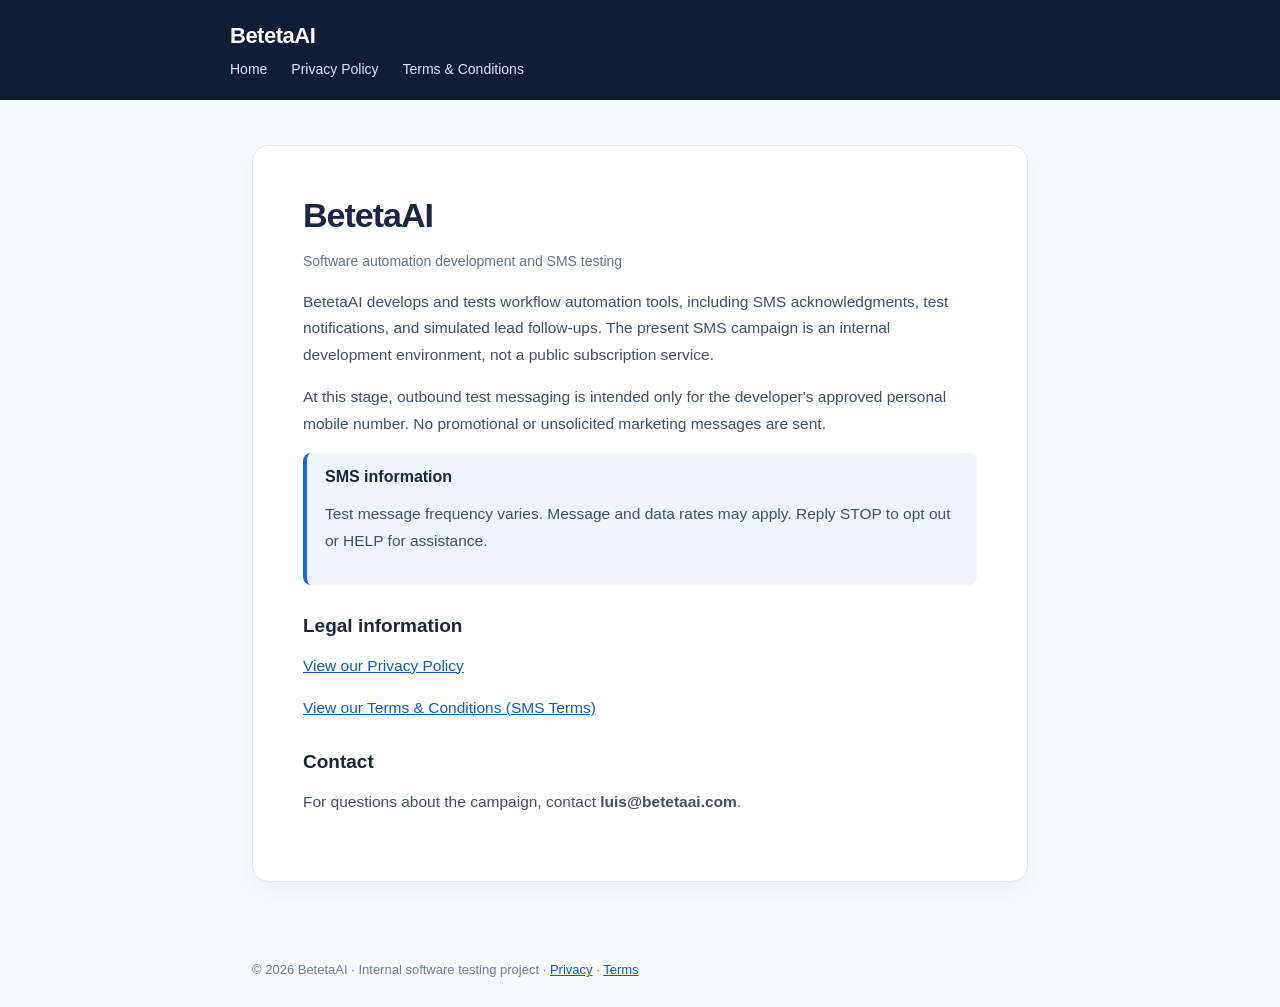
==== index.html @ 951d1f71 "Add files via upload" ====
<!doctype html>
<html lang="en"><head><meta charset="utf-8"><meta name="viewport" content="width=device-width,initial-scale=1"><title>SMS Testing Information | BetetaAI</title><meta name="description" content="BetetaAI internal SMS development and testing policies"><link rel="stylesheet" href="style.css"></head><body><header><a class="logo" href="index.html">BetetaAI</a><nav><a href="index.html">Home</a><a href="privacy.html">Privacy Policy</a><a href="terms.html">Terms &amp; Conditions</a></nav></header><main><article><h1>BetetaAI</h1><p class="muted">Software automation development and SMS testing</p><p>BetetaAI develops and tests workflow automation tools, including SMS acknowledgments, test notifications, and simulated lead follow-ups. The present SMS campaign is an internal development environment, not a public subscription service.</p><p>At this stage, outbound test messaging is intended only for the developer's approved personal mobile number. No promotional or unsolicited marketing messages are sent.</p><div class="callout"><strong>SMS information</strong><p>Test message frequency varies. Message and data rates may apply. Reply STOP to opt out or HELP for assistance.</p></div><h2>Legal information</h2><p><a href="privacy.html">View our Privacy Policy</a></p><p><a href="terms.html">View our Terms &amp; Conditions (SMS Terms)</a></p><h2>Contact</h2><p>For questions about the campaign, contact <strong>luis@betetaai.com</strong>.</p></article></main><footer>© 2026 BetetaAI · Internal software testing project · <a href="privacy.html">Privacy</a> · <a href="terms.html">Terms</a></footer></body></html>
---- style.css ----
:root {color-scheme:light; font-family:Inter,-apple-system,BlinkMacSystemFont,"Segoe UI",sans-serif; color:#1b2640; background:#f8fafc}
*{box-sizing:border-box} body{margin:0} header{background:#101d36;color:white;padding:23px max(22px,calc((100vw - 820px)/2));}
.logo{font-weight:800;font-size:22px;letter-spacing:-.5px;color:white;text-decoration:none} nav{display:flex;gap:24px;flex-wrap:wrap;margin-top:12px} nav a{color:#dce7fb;text-decoration:none;font-size:14px} nav a:hover{text-decoration:underline}
main{max-width:820px;margin:45px auto 80px;padding:0 22px} article{background:white;border:1px solid #e1e7ee;border-radius:16px;padding:clamp(22px,4vw,50px);box-shadow:0 9px 24px #192a480b}
h1{font-size:34px;letter-spacing:-1px;margin:0 0 9px} h2{margin:30px 0 12px;font-size:19px} p,li{color:#40516c;line-height:1.72;font-size:15.5px} ul{padding-left:23px} a{color:#155ac1} small,.muted{color:#65758a;font-size:14px} footer{max-width:820px;margin:0 auto 30px;padding:0 22px;color:#718096;font-size:13px} .callout{background:#eff6ff;border-left:4px solid #2563eb;padding:15px 18px;border-radius:8px} .warning{background:#fff7ed;border:1px solid #fdba74;padding:12px 16px;border-radius:8px}
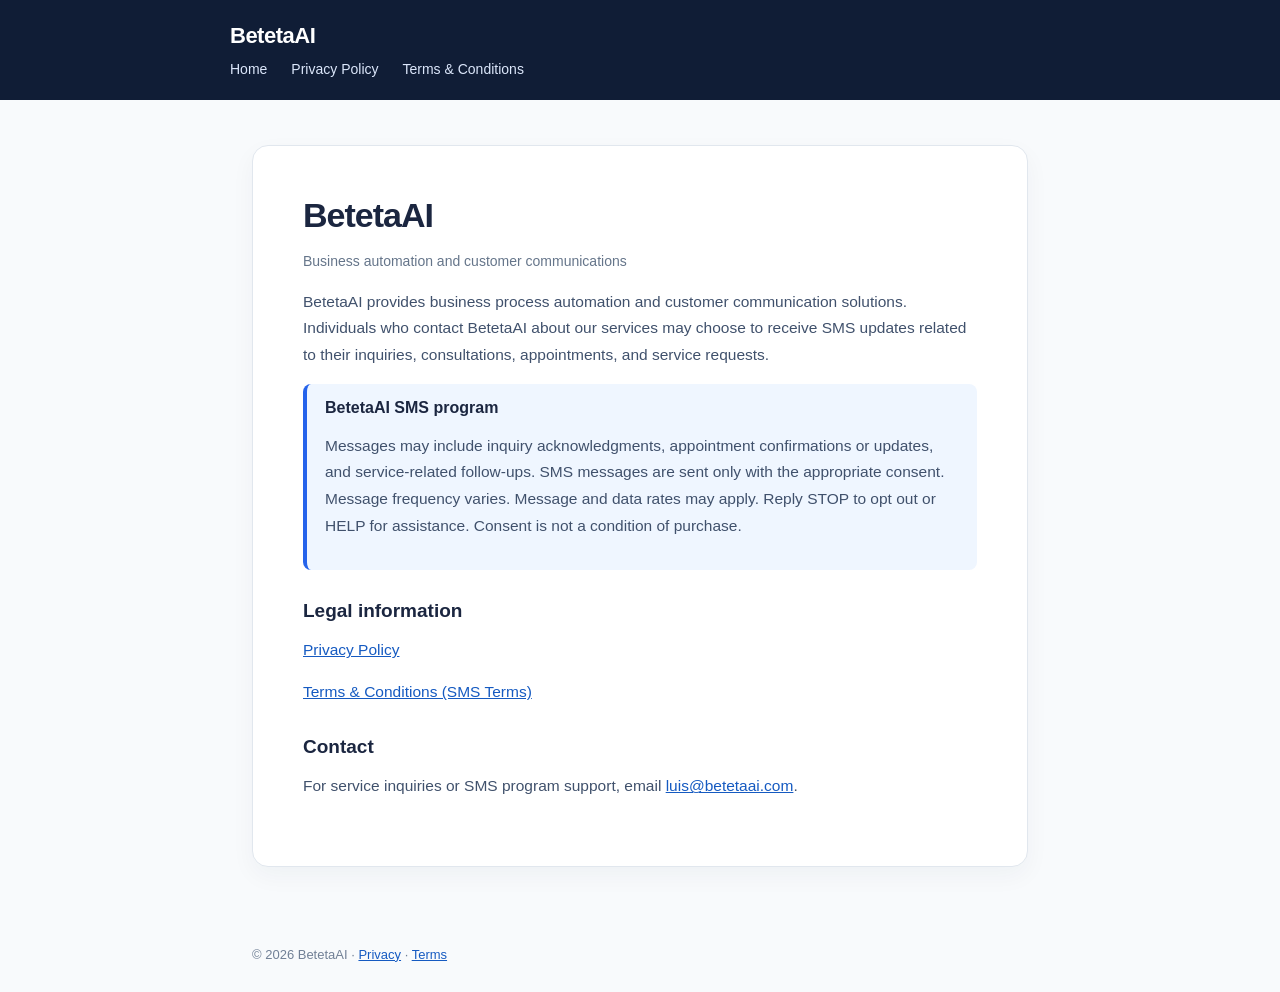
==== commit 7e862b5b: "Update BetetaAI customer SMS policies for A2P compliance" ====
--- a/index.html
+++ b/index.html
@@ -1,2 +1,37 @@
 <!doctype html>
-<html lang="en"><head><meta charset="utf-8"><meta name="viewport" content="width=device-width,initial-scale=1"><title>SMS Testing Information | BetetaAI</title><meta name="description" content="BetetaAI internal SMS development and testing policies"><link rel="stylesheet" href="style.css"></head><body><header><a class="logo" href="index.html">BetetaAI</a><nav><a href="index.html">Home</a><a href="privacy.html">Privacy Policy</a><a href="terms.html">Terms &amp; Conditions</a></nav></header><main><article><h1>BetetaAI</h1><p class="muted">Software automation development and SMS testing</p><p>BetetaAI develops and tests workflow automation tools, including SMS acknowledgments, test notifications, and simulated lead follow-ups. The present SMS campaign is an internal development environment, not a public subscription service.</p><p>At this stage, outbound test messaging is intended only for the developer's approved personal mobile number. No promotional or unsolicited marketing messages are sent.</p><div class="callout"><strong>SMS information</strong><p>Test message frequency varies. Message and data rates may apply. Reply STOP to opt out or HELP for assistance.</p></div><h2>Legal information</h2><p><a href="privacy.html">View our Privacy Policy</a></p><p><a href="terms.html">View our Terms &amp; Conditions (SMS Terms)</a></p><h2>Contact</h2><p>For questions about the campaign, contact <strong>luis@betetaai.com</strong>.</p></article></main><footer>© 2026 BetetaAI · Internal software testing project · <a href="privacy.html">Privacy</a> · <a href="terms.html">Terms</a></footer></body></html>
+<html lang="en">
+<head>
+  <meta charset="utf-8">
+  <meta name="viewport" content="width=device-width,initial-scale=1">
+  <title>BetetaAI | Customer Communications</title>
+  <meta name="description" content="BetetaAI automation services and SMS communications information.">
+  <link rel="stylesheet" href="style.css">
+</head>
+<body>
+  <header>
+    <a class="logo" href="index.html">BetetaAI</a>
+    <nav>
+      <a href="index.html">Home</a>
+      <a href="privacy.html">Privacy Policy</a>
+      <a href="terms.html">Terms &amp; Conditions</a>
+    </nav>
+  </header>
+  <main>
+    <article>
+      <h1>BetetaAI</h1>
+      <p class="muted">Business automation and customer communications</p>
+      <p>BetetaAI provides business process automation and customer communication solutions. Individuals who contact BetetaAI about our services may choose to receive SMS updates related to their inquiries, consultations, appointments, and service requests.</p>
+      <div class="callout">
+        <strong>BetetaAI SMS program</strong>
+        <p>Messages may include inquiry acknowledgments, appointment confirmations or updates, and service-related follow-ups. SMS messages are sent only with the appropriate consent. Message frequency varies. Message and data rates may apply. Reply STOP to opt out or HELP for assistance. Consent is not a condition of purchase.</p>
+      </div>
+      <h2>Legal information</h2>
+      <p><a href="privacy.html">Privacy Policy</a></p>
+      <p><a href="terms.html">Terms &amp; Conditions (SMS Terms)</a></p>
+      <h2>Contact</h2>
+      <p>For service inquiries or SMS program support, email <a href="mailto:luis@betetaai.com">luis@betetaai.com</a>.</p>
+    </article>
+  </main>
+  <footer>© 2026 BetetaAI · <a href="privacy.html">Privacy</a> · <a href="terms.html">Terms</a></footer>
+</body>
+</html>
